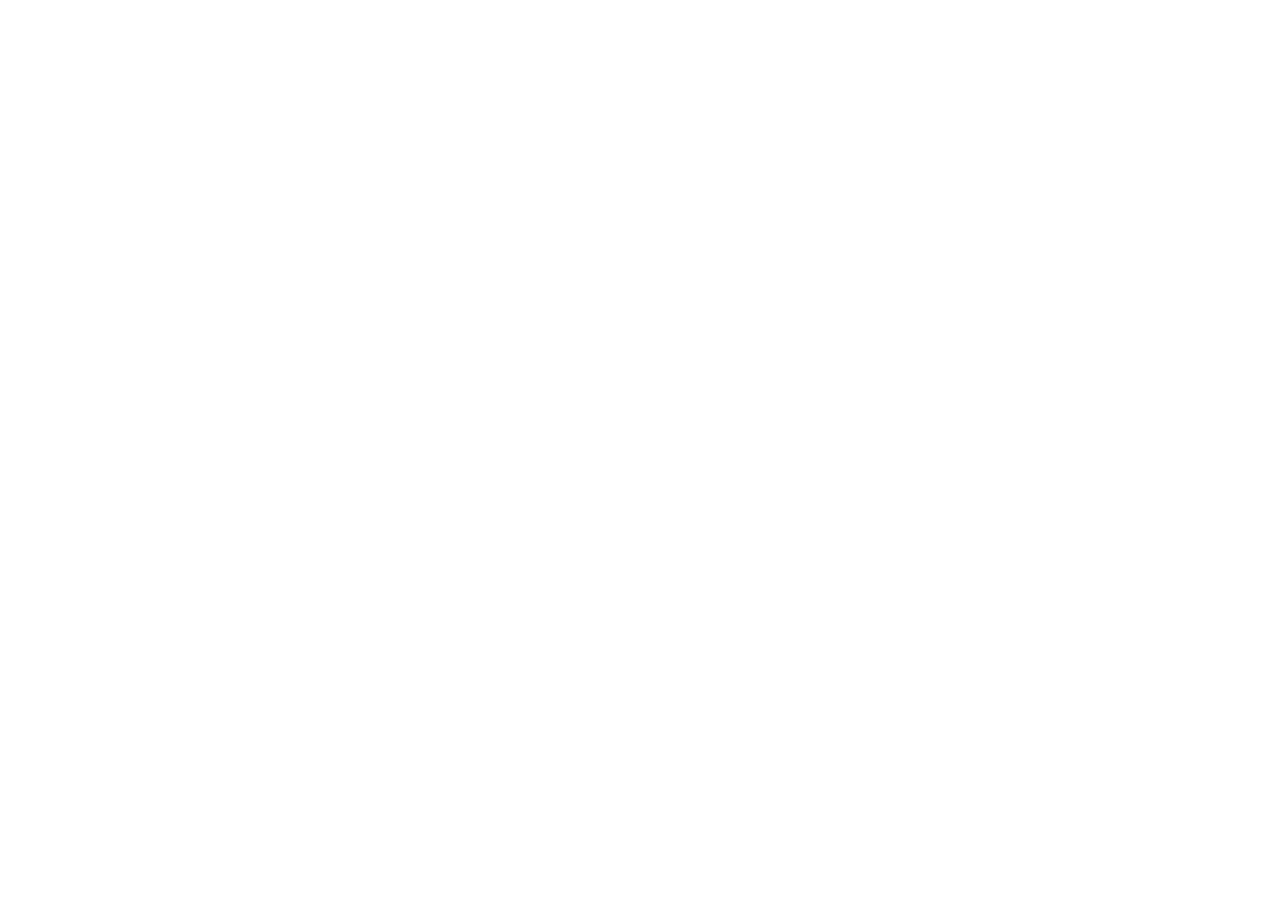
==== MindMood/index.html @ 01e66acc "Create index.html" ====
<!doctype html>
<html lang="en">

  <head>
    <meta charset="UTF-8" />
    <meta
      name="viewport"
      content="width=device-width, initial-scale=1.0, maximum-scale=1" />
    <title>Mind & Mood Detector</title>    
    <!-- THIS IS THE START OF A COMMENT BLOCK, BLOCK TO BE DELETED: Google Fonts here, example:
    <link rel="preconnect" href="https://fonts.googleapis.com" />
    <link rel="preconnect" href="https://fonts.gstatic.com" crossorigin />
    <link href="https://fonts.googleapis.com/css2?family=Inter:wght@400;500;600;700&display=swap" rel="stylesheet" />
    THIS IS THE END OF A COMMENT BLOCK, BLOCK TO BE DELETED -->
  </head>

  <body>
    <div id="root"></div>
    <script type="module" src="/src/main.tsx"></script>
    <script
      defer
      src="%VITE_ANALYTICS_ENDPOINT%/umami"
      data-website-id="%VITE_ANALYTICS_WEBSITE_ID%"></script>
  </body>

</html>
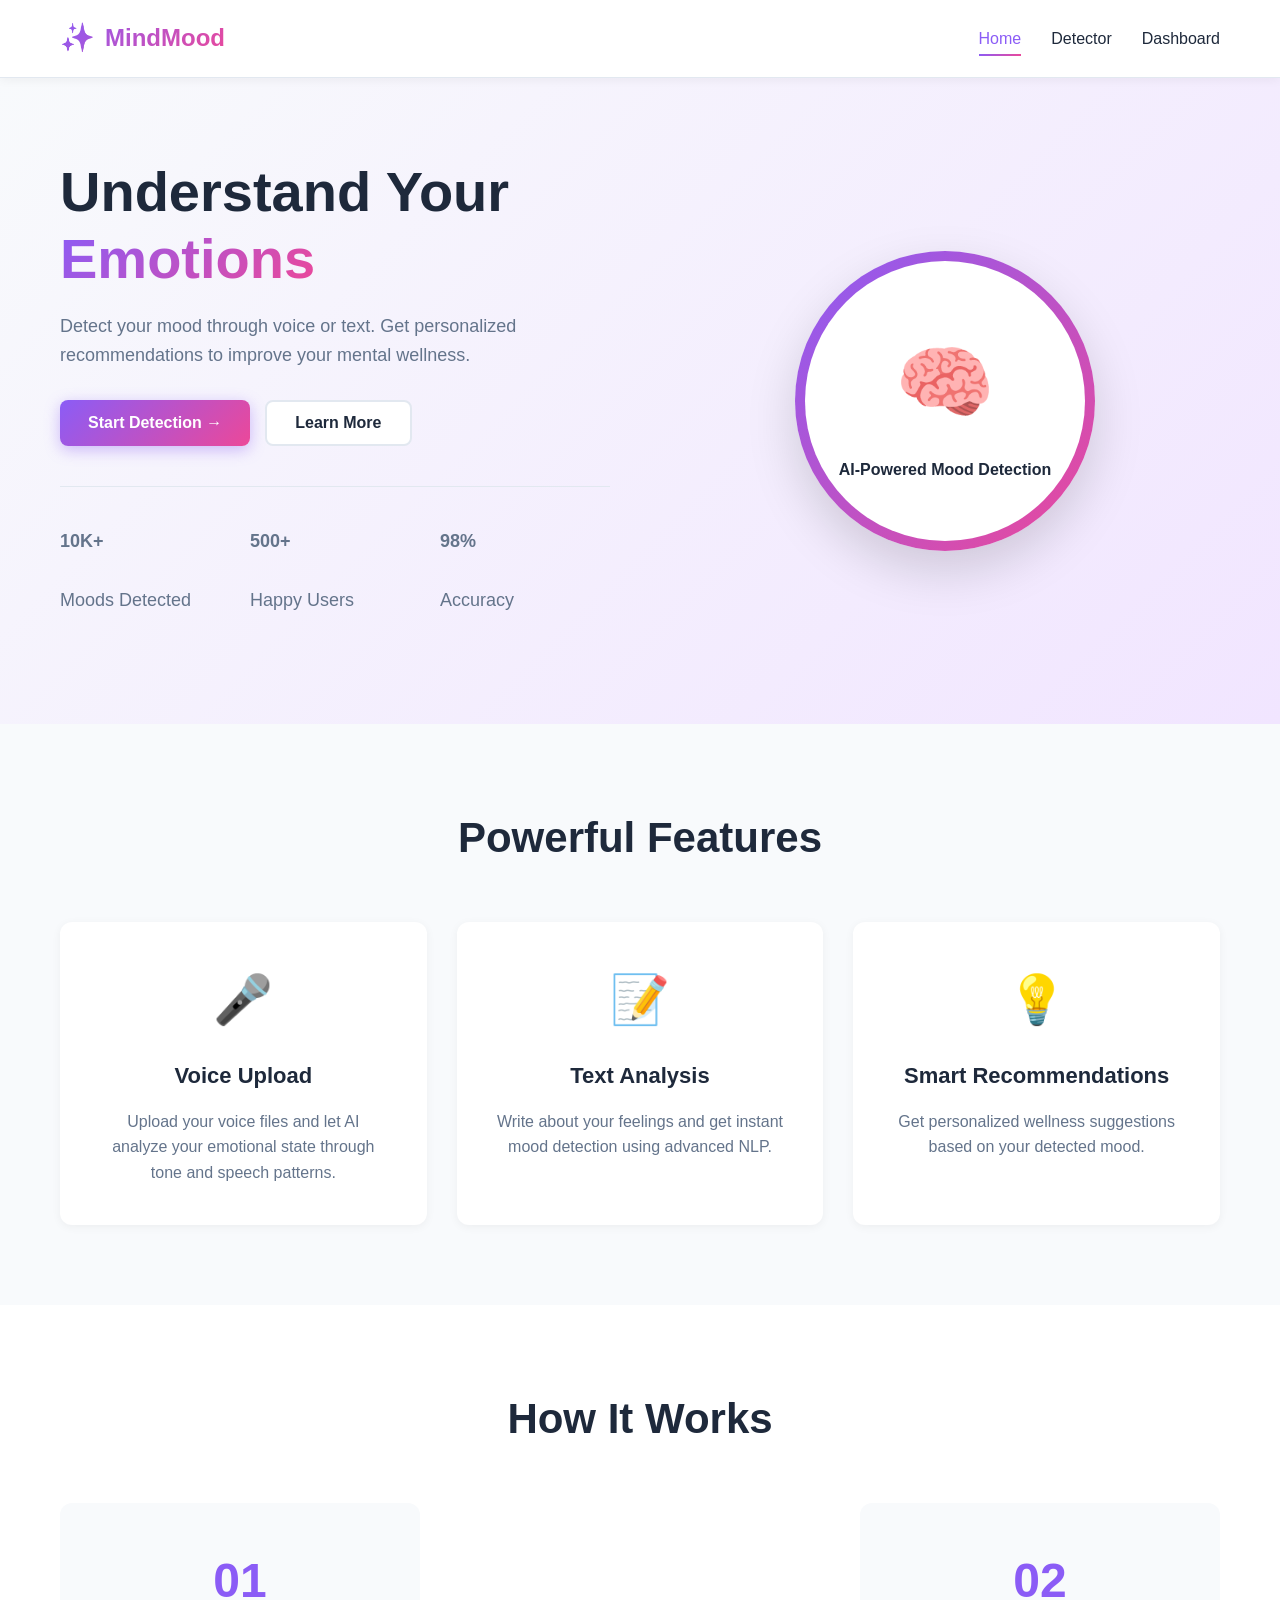
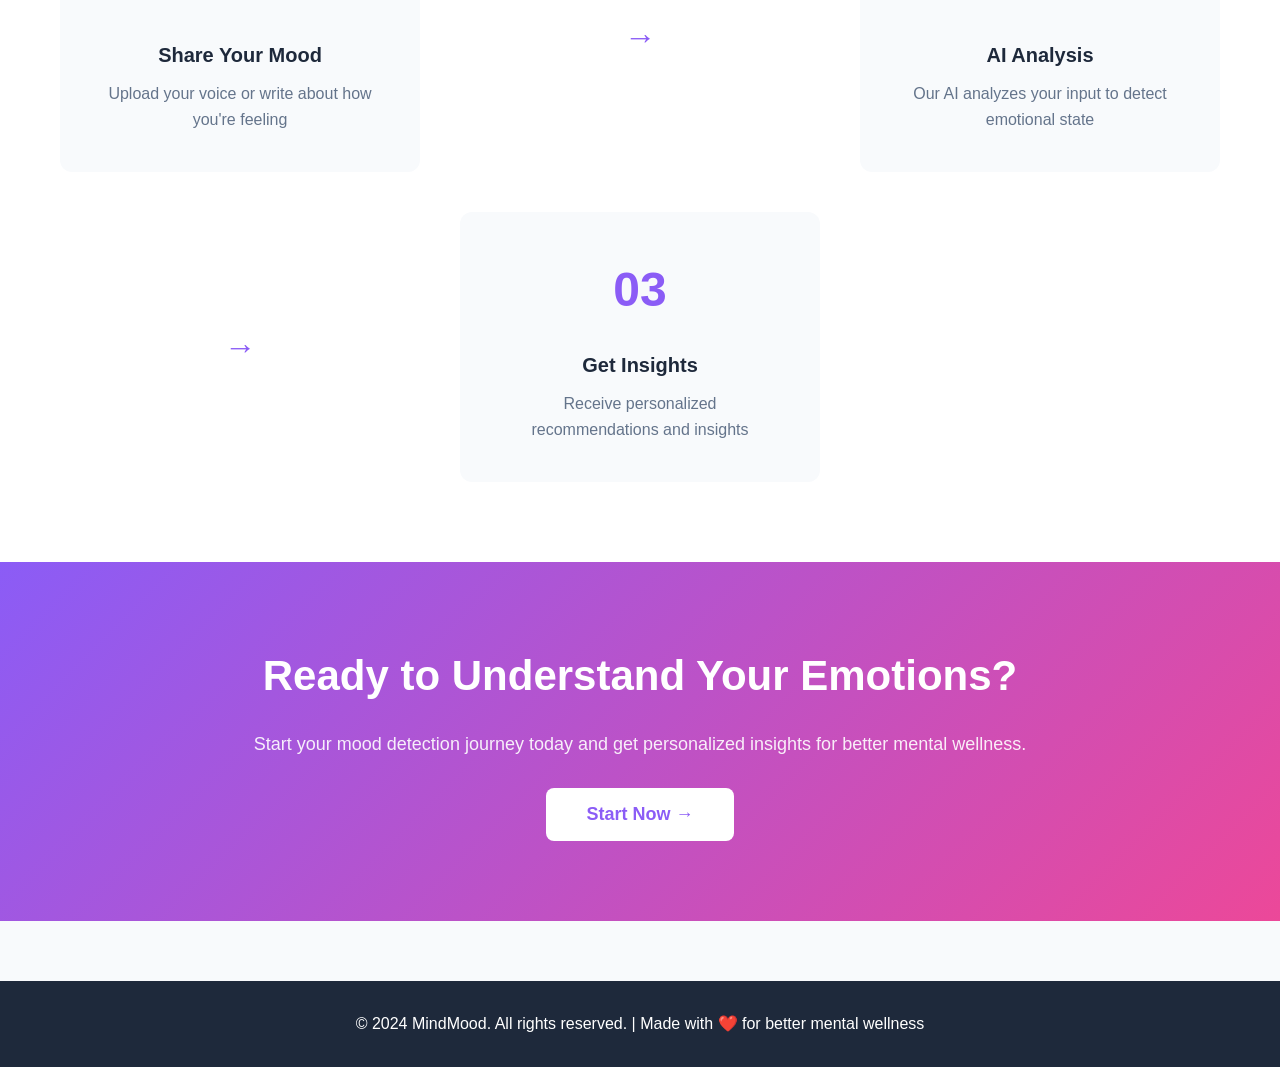
==== commit 9703b3c9: "Add files via upload" ====
--- a/MindMood/index.html
+++ b/MindMood/index.html
@@ -1,26 +1,1208 @@
-<!doctype html>
+<!DOCTYPE html>
 <html lang="en">
-
-  <head>
-    <meta charset="UTF-8" />
-    <meta
-      name="viewport"
-      content="width=device-width, initial-scale=1.0, maximum-scale=1" />
-    <title>Mind & Mood Detector</title>    
-    <!-- THIS IS THE START OF A COMMENT BLOCK, BLOCK TO BE DELETED: Google Fonts here, example:
-    <link rel="preconnect" href="https://fonts.googleapis.com" />
-    <link rel="preconnect" href="https://fonts.gstatic.com" crossorigin />
-    <link href="https://fonts.googleapis.com/css2?family=Inter:wght@400;500;600;700&display=swap" rel="stylesheet" />
-    THIS IS THE END OF A COMMENT BLOCK, BLOCK TO BE DELETED -->
-  </head>
-
-  <body>
-    <div id="root"></div>
-    <script type="module" src="/src/main.tsx"></script>
-    <script
-      defer
-      src="%VITE_ANALYTICS_ENDPOINT%/umami"
-      data-website-id="%VITE_ANALYTICS_WEBSITE_ID%"></script>
-  </body>
-
+<head>
+    <meta charset="UTF-8">
+    <meta name="viewport" content="width=device-width, initial-scale=1.0">
+    <title>MindMood - AI Mood Detection</title>
+    <style>
+        :root {
+            --primary-color: #8b5cf6;
+            --secondary-color: #ec4899;
+            --danger-color: #ef4444;
+            --light-bg: #f8fafc;
+            --card-bg: #ffffff;
+            --text-dark: #1e293b;
+            --text-light: #64748b;
+            --border-color: #e2e8f0;
+            --shadow: 0 10px 30px rgba(0, 0, 0, 0.1);
+            --shadow-lg: 0 20px 50px rgba(0, 0, 0, 0.15);
+        }
+
+        * {
+            margin: 0;
+            padding: 0;
+            box-sizing: border-box;
+        }
+
+        html { scroll-behavior: smooth; }
+        body {
+            font-family: 'Segoe UI', Tahoma, Geneva, Verdana, sans-serif;
+            background-color: var(--light-bg);
+            color: var(--text-dark);
+            line-height: 1.6;
+        }
+
+        .container {
+            max-width: 1200px;
+            margin: 0 auto;
+            padding: 0 20px;
+        }
+
+        /* Navigation */
+        .navbar {
+            position: sticky;
+            top: 0;
+            z-index: 100;
+            background: rgba(255, 255, 255, 0.95);
+            backdrop-filter: blur(10px);
+            border-bottom: 1px solid var(--border-color);
+            box-shadow: 0 2px 10px rgba(0, 0, 0, 0.05);
+        }
+
+        .nav-content {
+            display: flex;
+            justify-content: space-between;
+            align-items: center;
+            padding: 1rem 0;
+        }
+
+        .logo {
+            display: flex;
+            align-items: center;
+            gap: 10px;
+            font-size: 24px;
+            font-weight: bold;
+            background: linear-gradient(135deg, var(--primary-color), var(--secondary-color));
+            -webkit-background-clip: text;
+            -webkit-text-fill-color: transparent;
+            background-clip: text;
+        }
+
+        .logo-icon { font-size: 28px; }
+
+        .nav-links {
+            display: flex;
+            gap: 30px;
+        }
+
+        .nav-link {
+            text-decoration: none;
+            color: var(--text-dark);
+            font-weight: 500;
+            cursor: pointer;
+            transition: all 0.3s ease;
+            position: relative;
+        }
+
+        .nav-link:hover,
+        .nav-link.active {
+            color: var(--primary-color);
+        }
+
+        .nav-link.active::after {
+            content: '';
+            position: absolute;
+            bottom: -5px;
+            left: 0;
+            width: 100%;
+            height: 2px;
+            background: linear-gradient(135deg, var(--primary-color), var(--secondary-color));
+        }
+
+        /* Pages */
+        .page {
+            display: none;
+            animation: fadeIn 0.5s ease;
+        }
+
+        .page.active { display: block; }
+
+        @keyframes fadeIn {
+            from { opacity: 0; transform: translateY(10px); }
+            to { opacity: 1; transform: translateY(0); }
+        }
+
+        /* Hero */
+        .hero {
+            padding: 80px 0;
+            background: linear-gradient(135deg, #f8fafc 0%, #f1e5ff 100%);
+        }
+
+        .hero-content {
+            display: grid;
+            grid-template-columns: 1fr 1fr;
+            gap: 60px;
+            align-items: center;
+        }
+
+        .hero-text h1 {
+            font-size: 56px;
+            font-weight: 800;
+            margin-bottom: 20px;
+            line-height: 1.2;
+        }
+
+        .gradient-text {
+            background: linear-gradient(135deg, var(--primary-color), var(--secondary-color));
+            -webkit-background-clip: text;
+            -webkit-text-fill-color: transparent;
+            background-clip: text;
+        }
+
+        .hero-text p {
+            font-size: 18px;
+            color: var(--text-light);
+            margin-bottom: 30px;
+        }
+
+        .hero-buttons {
+            display: flex;
+            gap: 15px;
+            margin-bottom: 40px;
+        }
+
+        .stats {
+            display: grid;
+            grid-template-columns: repeat(3, 1fr);
+            gap: 20px;
+            padding-top: 40px;
+            border-top: 1px solid var(--border-color);
+        }
+
+        .stat-number {
+            font-size: 28px;
+            font-weight: bold;
+            color: var(--primary-color);
+        }
+
+        .stat-label {
+            color: var(--text-light);
+            font-size: 14px;
+        }
+
+        .hero-visual {
+            display: flex;
+            justify-content: center;
+            align-items: center;
+        }
+
+        .visual-circle {
+            width: 300px;
+            height: 300px;
+            border-radius: 50%;
+            background: linear-gradient(135deg, var(--primary-color), var(--secondary-color));
+            display: flex;
+            align-items: center;
+            justify-content: center;
+            box-shadow: var(--shadow-lg);
+            animation: float 3s ease-in-out infinite;
+        }
+
+        .visual-inner {
+            width: 280px;
+            height: 280px;
+            border-radius: 50%;
+            background: white;
+            display: flex;
+            flex-direction: column;
+            align-items: center;
+            justify-content: center;
+            gap: 10px;
+        }
+
+        .visual-icon { font-size: 80px; }
+        .visual-inner p { font-weight: 600; color: var(--text-dark); }
+
+        @keyframes float {
+            0%, 100% { transform: translateY(0px); }
+            50% { transform: translateY(-20px); }
+        }
+
+        /* Buttons */
+        .btn {
+            padding: 12px 28px;
+            border: none;
+            border-radius: 8px;
+            font-size: 16px;
+            font-weight: 600;
+            cursor: pointer;
+            transition: all 0.3s ease;
+            text-decoration: none;
+            display: inline-block;
+        }
+
+        .btn-primary {
+            background: linear-gradient(135deg, var(--primary-color), var(--secondary-color));
+            color: white;
+            box-shadow: 0 4px 15px rgba(139, 92, 246, 0.4);
+        }
+
+        .btn-primary:hover {
+            transform: translateY(-2px);
+            box-shadow: 0 6px 20px rgba(139, 92, 246, 0.6);
+        }
+
+        .btn-secondary {
+            background: white;
+            color: var(--text-dark);
+            border: 2px solid var(--border-color);
+        }
+
+        .btn-secondary:hover {
+            border-color: var(--primary-color);
+            color: var(--primary-color);
+        }
+
+        .btn-large {
+            padding: 16px 40px;
+            font-size: 18px;
+        }
+
+        /* Features */
+        .features {
+            padding: 80px 0;
+        }
+
+        .features h2 {
+            font-size: 42px;
+            font-weight: 800;
+            text-align: center;
+            margin-bottom: 50px;
+        }
+
+        .features-grid {
+            display: grid;
+            grid-template-columns: repeat(auto-fit, minmax(300px, 1fr));
+            gap: 30px;
+        }
+
+        .feature-card {
+            background: white;
+            padding: 40px;
+            border-radius: 12px;
+            text-align: center;
+            box-shadow: 0 2px 10px rgba(0, 0, 0, 0.05);
+            transition: all 0.3s ease;
+        }
+
+        .feature-card:hover {
+            transform: translateY(-5px);
+            box-shadow: var(--shadow);
+        }
+
+        .feature-icon { font-size: 48px; margin-bottom: 20px; }
+        .feature-card h3 { font-size: 22px; margin-bottom: 15px; }
+        .feature-card p { color: var(--text-light); }
+
+        /* How It Works */
+        .how-it-works {
+            padding: 80px 0;
+            background: white;
+        }
+
+        .how-it-works h2 {
+            font-size: 42px;
+            font-weight: 800;
+            text-align: center;
+            margin-bottom: 50px;
+        }
+
+        .steps {
+            display: grid;
+            grid-template-columns: repeat(3, 1fr);
+            gap: 40px;
+            align-items: center;
+        }
+
+        .step {
+            background: var(--light-bg);
+            padding: 40px;
+            border-radius: 12px;
+            text-align: center;
+        }
+
+        .step-number {
+            font-size: 48px;
+            font-weight: bold;
+            color: var(--primary-color);
+            margin-bottom: 20px;
+        }
+
+        .step h3 { font-size: 20px; margin-bottom: 10px; }
+        .step p { color: var(--text-light); }
+        .step-arrow { font-size: 32px; color: var(--primary-color); text-align: center; }
+
+        /* CTA */
+        .cta {
+            padding: 80px 0;
+            background: linear-gradient(135deg, var(--primary-color), var(--secondary-color));
+            color: white;
+            text-align: center;
+        }
+
+        .cta h2 { color: white; margin-bottom: 20px; font-size: 42px; font-weight: 800; }
+        .cta p { font-size: 18px; margin-bottom: 30px; opacity: 0.9; }
+        .cta .btn { background: white; color: var(--primary-color); }
+
+        /* Detector */
+        .detector-wrapper {
+            padding: 60px 0;
+        }
+
+        .detector-wrapper h1 {
+            text-align: center;
+            font-size: 42px;
+            margin-bottom: 40px;
+        }
+
+        .tabs {
+            display: flex;
+            gap: 10px;
+            margin-bottom: 40px;
+            justify-content: center;
+            background: var(--light-bg);
+            padding: 10px;
+            border-radius: 8px;
+            width: fit-content;
+            margin-left: auto;
+            margin-right: auto;
+        }
+
+        .tab-btn {
+            padding: 12px 24px;
+            border: none;
+            background: transparent;
+            cursor: pointer;
+            font-size: 16px;
+            font-weight: 600;
+            border-radius: 6px;
+            transition: all 0.3s ease;
+            color: var(--text-light);
+        }
+
+        .tab-btn.active {
+            background: white;
+            color: var(--primary-color);
+            box-shadow: 0 2px 8px rgba(0, 0, 0, 0.1);
+        }
+
+        .tab-content {
+            display: none;
+            animation: fadeIn 0.3s ease;
+        }
+
+        .tab-content.active { display: block; }
+
+        .input-section {
+            background: white;
+            padding: 40px;
+            border-radius: 12px;
+            box-shadow: var(--shadow);
+            max-width: 600px;
+            margin: 0 auto;
+        }
+
+        .input-section label {
+            display: block;
+            font-size: 16px;
+            font-weight: 600;
+            margin-bottom: 15px;
+            color: var(--text-dark);
+        }
+
+        .input-section textarea {
+            width: 100%;
+            padding: 15px;
+            border: 2px solid var(--border-color);
+            border-radius: 8px;
+            font-size: 16px;
+            font-family: inherit;
+            resize: vertical;
+            transition: all 0.3s ease;
+        }
+
+        .input-section textarea:focus {
+            outline: none;
+            border-color: var(--primary-color);
+            box-shadow: 0 0 0 3px rgba(139, 92, 246, 0.1);
+        }
+
+        .char-count {
+            text-align: right;
+            color: var(--text-light);
+            font-size: 14px;
+            margin-top: 10px;
+            margin-bottom: 20px;
+        }
+
+        /* Voice Upload */
+        .voice-upload { padding: 20px 0; }
+
+        .upload-area {
+            border: 2px dashed var(--border-color);
+            border-radius: 12px;
+            padding: 40px;
+            text-align: center;
+            cursor: pointer;
+            transition: all 0.3s ease;
+            background: var(--light-bg);
+        }
+
+        .upload-area:hover {
+            border-color: var(--primary-color);
+            background: rgba(139, 92, 246, 0.05);
+        }
+
+        .upload-icon { font-size: 48px; margin-bottom: 15px; display: block; }
+        .upload-text { font-weight: 600; color: var(--text-dark); margin-bottom: 5px; }
+        .upload-subtext { color: var(--text-light); font-size: 14px; }
+
+        .file-info {
+            background: var(--light-bg);
+            padding: 20px;
+            border-radius: 8px;
+            margin-bottom: 20px;
+        }
+
+        .file-info p { margin: 10px 0; color: var(--text-dark); }
+        .file-size { font-size: 14px; color: var(--text-light); }
+
+        audio { width: 100%; margin: 15px 0; }
+
+        /* Results */
+        .results-section {
+            max-width: 600px;
+            margin: 40px auto;
+        }
+
+        .result-card {
+            background: white;
+            padding: 60px 40px;
+            border-radius: 12px;
+            box-shadow: var(--shadow-lg);
+            text-align: center;
+        }
+
+        .result-emoji { font-size: 80px; margin-bottom: 20px; }
+        .result-card h2 {
+            font-size: 42px;
+            color: var(--primary-color);
+            margin-bottom: 20px;
+            text-transform: capitalize;
+        }
+
+        .confidence-bar {
+            width: 100%;
+            height: 8px;
+            background: var(--light-bg);
+            border-radius: 4px;
+            overflow: hidden;
+            margin: 20px 0;
+        }
+
+        .confidence-fill {
+            height: 100%;
+            background: linear-gradient(90deg, var(--primary-color), var(--secondary-color));
+            transition: width 0.5s ease;
+        }
+
+        .confidence-text {
+            color: var(--text-light);
+            margin-bottom: 30px;
+            font-size: 18px;
+        }
+
+        .recommendation-box {
+            background: var(--light-bg);
+            padding: 30px;
+            border-radius: 8px;
+            margin: 30px 0;
+            text-align: left;
+        }
+
+        .recommendation-box h3 {
+            color: var(--primary-color);
+            margin-bottom: 15px;
+        }
+
+        .recommendation-box p {
+            color: var(--text-dark);
+            line-height: 1.8;
+        }
+
+        /* Dashboard */
+        .stats-grid {
+            display: grid;
+            grid-template-columns: repeat(auto-fit, minmax(250px, 1fr));
+            gap: 20px;
+            margin: 40px 0;
+        }
+
+        .stat-card {
+            background: white;
+            padding: 30px;
+            border-radius: 12px;
+            box-shadow: 0 2px 10px rgba(0, 0, 0, 0.05);
+        }
+
+        .stat-card .stat-label {
+            color: var(--text-light);
+            font-size: 14px;
+            margin-bottom: 10px;
+        }
+
+        .stat-card .stat-value {
+            font-size: 32px;
+            font-weight: bold;
+            color: var(--primary-color);
+        }
+
+        .charts-section {
+            display: grid;
+            grid-template-columns: 1fr 1fr;
+            gap: 30px;
+            margin-top: 40px;
+        }
+
+        .chart-container {
+            background: white;
+            padding: 30px;
+            border-radius: 12px;
+            box-shadow: var(--shadow);
+        }
+
+        .chart-container h3 {
+            margin-bottom: 20px;
+            color: var(--text-dark);
+        }
+
+        .mood-distribution {
+            display: flex;
+            flex-direction: column;
+            gap: 15px;
+        }
+
+        .mood-bar {
+            display: flex;
+            align-items: center;
+            gap: 15px;
+        }
+
+        .mood-label {
+            min-width: 80px;
+            font-weight: 600;
+            color: var(--text-dark);
+        }
+
+        .mood-bar-fill {
+            flex: 1;
+            height: 30px;
+            background: linear-gradient(90deg, var(--primary-color), var(--secondary-color));
+            border-radius: 4px;
+            position: relative;
+            overflow: hidden;
+        }
+
+        .mood-bar-text {
+            position: absolute;
+            right: 10px;
+            top: 50%;
+            transform: translateY(-50%);
+            color: white;
+            font-weight: 600;
+            font-size: 12px;
+        }
+
+        .history-list {
+            display: flex;
+            flex-direction: column;
+            gap: 15px;
+            max-height: 400px;
+            overflow-y: auto;
+        }
+
+        .history-item {
+            display: flex;
+            align-items: center;
+            justify-content: space-between;
+            padding: 15px;
+            background: var(--light-bg);
+            border-radius: 8px;
+            border-left: 4px solid var(--primary-color);
+        }
+
+        .history-item-emoji { font-size: 24px; margin-right: 10px; }
+        .history-item-mood { font-weight: 600; color: var(--text-dark); text-transform: capitalize; }
+        .history-item-time { font-size: 12px; color: var(--text-light); }
+        .history-item-confidence { font-weight: 600; color: var(--primary-color); }
+
+        /* Footer */
+        .footer {
+            background: var(--text-dark);
+            color: white;
+            text-align: center;
+            padding: 30px 0;
+            margin-top: 60px;
+        }
+
+        /* Responsive */
+        @media (max-width: 768px) {
+            .hero-content { grid-template-columns: 1fr; }
+            .hero-text h1 { font-size: 36px; }
+            .hero-buttons { flex-direction: column; }
+            .stats { grid-template-columns: 1fr; }
+            .visual-circle { width: 200px; height: 200px; }
+            .visual-inner { width: 180px; height: 180px; }
+            .visual-icon { font-size: 50px; }
+            .steps { grid-template-columns: 1fr; }
+            .step-arrow { transform: rotate(90deg); }
+            .nav-links { gap: 15px; }
+            .charts-section { grid-template-columns: 1fr; }
+            .features h2, .how-it-works h2, .cta h2 { font-size: 32px; }
+            .detector-wrapper h1 { font-size: 32px; }
+            .result-emoji { font-size: 60px; }
+            .result-card h2 { font-size: 32px; }
+        }
+
+        @media (max-width: 480px) {
+            .container { padding: 0 15px; }
+            .hero-text h1 { font-size: 28px; }
+            .logo { font-size: 18px; }
+            .nav-links { gap: 10px; font-size: 14px; }
+            .hero { padding: 40px 0; }
+            .features, .how-it-works, .cta { padding: 40px 0; }
+            .stats-grid { grid-template-columns: 1fr; }
+            .input-section { padding: 20px; }
+        }
+    </style>
+</head>
+<body>
+    <!-- Navigation -->
+    <nav class="navbar">
+        <div class="container">
+            <div class="nav-content">
+                <div class="logo">
+                    <span class="logo-icon">✨</span>
+                    <span class="logo-text">MindMood</span>
+                </div>
+                <div class="nav-links">
+                    <a class="nav-link active" onclick="showPage('home')">Home</a>
+                    <a class="nav-link" onclick="showPage('detector')">Detector</a>
+                    <a class="nav-link" onclick="showPage('dashboard')">Dashboard</a>
+                </div>
+            </div>
+        </div>
+    </nav>
+
+    <!-- Home Page -->
+    <div id="home" class="page active">
+        <section class="hero">
+            <div class="container">
+                <div class="hero-content">
+                    <div class="hero-text">
+                        <h1>Understand Your <span class="gradient-text">Emotions</span></h1>
+                        <p>Detect your mood through voice or text. Get personalized recommendations to improve your mental wellness.</p>
+                        <div class="hero-buttons">
+                            <button class="btn btn-primary" onclick="showPage('detector')">Start Detection →</button>
+                            <button class="btn btn-secondary">Learn More</button>
+                        </div>
+                        <div class="stats">
+                            <div class="stat">
+                                <p class="stat-number">10K+</p>
+                                <p class="stat-label">Moods Detected</p>
+                            </div>
+                            <div class="stat">
+                                <p class="stat-number">500+</p>
+                                <p class="stat-label">Happy Users</p>
+                            </div>
+                            <div class="stat">
+                                <p class="stat-number">98%</p>
+                                <p class="stat-label">Accuracy</p>
+                            </div>
+                        </div>
+                    </div>
+                    <div class="hero-visual">
+                        <div class="visual-circle">
+                            <div class="visual-inner">
+                                <span class="visual-icon">🧠</span>
+                                <p>AI-Powered Mood Detection</p>
+                            </div>
+                        </div>
+                    </div>
+                </div>
+            </div>
+        </section>
+
+        <section class="features">
+            <div class="container">
+                <h2>Powerful Features</h2>
+                <div class="features-grid">
+                    <div class="feature-card">
+                        <div class="feature-icon">🎤</div>
+                        <h3>Voice Upload</h3>
+                        <p>Upload your voice files and let AI analyze your emotional state through tone and speech patterns.</p>
+                    </div>
+                    <div class="feature-card">
+                        <div class="feature-icon">📝</div>
+                        <h3>Text Analysis</h3>
+                        <p>Write about your feelings and get instant mood detection using advanced NLP.</p>
+                    </div>
+                    <div class="feature-card">
+                        <div class="feature-icon">💡</div>
+                        <h3>Smart Recommendations</h3>
+                        <p>Get personalized wellness suggestions based on your detected mood.</p>
+                    </div>
+                </div>
+            </div>
+        </section>
+
+        <section class="how-it-works">
+            <div class="container">
+                <h2>How It Works</h2>
+                <div class="steps">
+                    <div class="step">
+                        <div class="step-number">01</div>
+                        <h3>Share Your Mood</h3>
+                        <p>Upload your voice or write about how you're feeling</p>
+                    </div>
+                    <div class="step-arrow">→</div>
+                    <div class="step">
+                        <div class="step-number">02</div>
+                        <h3>AI Analysis</h3>
+                        <p>Our AI analyzes your input to detect emotional state</p>
+                    </div>
+                    <div class="step-arrow">→</div>
+                    <div class="step">
+                        <div class="step-number">03</div>
+                        <h3>Get Insights</h3>
+                        <p>Receive personalized recommendations and insights</p>
+                    </div>
+                </div>
+            </div>
+        </section>
+
+        <section class="cta">
+            <div class="container">
+                <h2>Ready to Understand Your Emotions?</h2>
+                <p>Start your mood detection journey today and get personalized insights for better mental wellness.</p>
+                <button class="btn btn-large" onclick="showPage('detector')">Start Now →</button>
+            </div>
+        </section>
+    </div>
+
+    <!-- Mood Detector Page -->
+    <div id="detector" class="page">
+        <div class="container">
+            <div class="detector-wrapper">
+                <h1>Mood Detector</h1>
+                
+                <div class="tabs">
+                    <button class="tab-btn active" onclick="switchTab('text')">📝 Text Input</button>
+                    <button class="tab-btn" onclick="switchTab('voice')">🎤 Voice Upload</button>
+                </div>
+
+                <div id="text-tab" class="tab-content active">
+                    <div class="input-section">
+                        <label for="text-input">How are you feeling? Tell us more...</label>
+                        <textarea id="text-input" placeholder="Write about your mood, feelings, or what's on your mind..." rows="8"></textarea>
+                        <div class="char-count">
+                            <span id="char-count">0</span> / 500 characters
+                        </div>
+                        <button class="btn btn-primary" onclick="analyzeMood('text')">Analyze Mood</button>
+                    </div>
+                </div>
+
+                <div id="voice-tab" class="tab-content">
+                    <div class="input-section">
+                        <p>Upload an audio file to analyze your mood from voice. Supported formats: MP3, WAV, OGG, WebM</p>
+                        <div class="voice-upload">
+                            <div class="upload-area" id="upload-area">
+                                <div class="upload-icon">🎤</div>
+                                <p class="upload-text">Drag and drop your audio file here</p>
+                                <p class="upload-subtext">or click to browse</p>
+                                <input type="file" id="voice-input" accept="audio/*" style="display: none;">
+                            </div>
+                            <div id="file-info" class="file-info" style="display: none;">
+                                <p>📁 <span id="file-name"></span></p>
+                                <p class="file-size"><span id="file-size"></span></p>
+                                <div class="audio-playback">
+                                    <audio id="audio-element" controls></audio>
+                                </div>
+                                <button class="btn btn-secondary" onclick="clearUpload()">Clear File</button>
+                            </div>
+                        </div>
+                        <button id="analyze-voice-btn" class="btn btn-primary" onclick="analyzeMood('voice')" style="display: none; margin-top: 20px;">Analyze Voice</button>
+                    </div>
+                </div>
+
+                <div id="results" class="results-section" style="display: none;">
+                    <div class="result-card">
+                        <div class="result-emoji" id="result-emoji"></div>
+                        <h2 id="result-mood"></h2>
+                        <div class="confidence-bar">
+                            <div id="confidence-fill" class="confidence-fill"></div>
+                        </div>
+                        <p class="confidence-text"><span id="confidence-value">0</span>% Confidence</p>
+                        <div class="recommendation-box">
+                            <h3>Recommendation</h3>
+                            <p id="recommendation-text"></p>
+                        </div>
+                        <button class="btn btn-secondary" onclick="resetDetector()">Analyze Again</button>
+                    </div>
+                </div>
+            </div>
+        </div>
+    </div>
+
+    <!-- Dashboard Page -->
+    <div id="dashboard" class="page">
+        <div class="container">
+            <h1 style="text-align: center; margin-bottom: 40px;">Mood Dashboard</h1>
+            
+            <div class="stats-grid">
+                <div class="stat-card">
+                    <p class="stat-label">Total Detections</p>
+                    <p class="stat-value" id="total-detections">0</p>
+                </div>
+                <div class="stat-card">
+                    <p class="stat-label">Average Confidence</p>
+                    <p class="stat-value" id="avg-confidence">0%</p>
+                </div>
+                <div class="stat-card">
+                    <p class="stat-label">Most Frequent Mood</p>
+                    <p class="stat-value" id="frequent-mood">-</p>
+                </div>
+                <div class="stat-card">
+                    <p class="stat-label">Current Streak</p>
+                    <p class="stat-value" id="streak">7 days</p>
+                </div>
+            </div>
+
+            <div class="charts-section">
+                <div class="chart-container">
+                    <h3>Mood Distribution</h3>
+                    <div id="mood-distribution" class="mood-distribution"></div>
+                </div>
+                <div class="chart-container">
+                    <h3>Recent Detections</h3>
+                    <div id="history-list" class="history-list"></div>
+                </div>
+            </div>
+        </div>
+    </div>
+
+    <!-- Footer -->
+    <footer class="footer">
+        <div class="container">
+            <p>&copy; 2024 MindMood. All rights reserved. | Made with ❤️ for better mental wellness</p>
+        </div>
+    </footer>
+
+    <script>
+        // Mood Data
+        const MOOD_DATA = {
+            moods: {
+                amused: { emoji: "😄", color: "#fbbf24", recommendation: "You're feeling amused! Keep enjoying this light-hearted moment. Share laughter with others and engage in activities that bring you joy." },
+                angry: { emoji: "😠", color: "#ef4444", recommendation: "You're feeling angry. Try taking deep breaths, going for a walk, or engaging in physical activity to channel this energy." },
+                disgusted: { emoji: "🤢", color: "#8b5cf6", recommendation: "You're feeling disgusted. Take a step back from the situation. Engage in activities that refresh your mind and spirit." },
+                neutral: { emoji: "😐", color: "#9ca3af", recommendation: "You're feeling neutral. This is a balanced state perfect for reflection and planning. Use this time to assess your goals." },
+                sleepy: { emoji: "😴", color: "#60a5fa", recommendation: "You're feeling sleepy. Your body might need rest. Consider taking a nap or engaging in a relaxing activity." }
+            },
+            keywords: {
+                amused: ["amused", "funny", "hilarious", "laugh", "laughing", "laughter", "joke", "comic", "entertaining", "fun", "playful", "silly", "witty", "humorous", "cheerful", "delighted", "tickled", "giddy", "giggly", "chuckling", "smiling", "happy", "joyful", "enjoying", "pleased", "content", "light-hearted", "carefree"],
+                angry: ["angry", "furious", "rage", "mad", "livid", "irritated", "annoyed", "frustrated", "upset", "outraged", "enraged", "seething", "fuming", "bitter", "resentful", "hostile", "aggressive", "cross", "irate", "indignant", "wrathful", "incensed", "provoked", "exasperated", "vexed", "infuriated", "antagonistic"],
+                disgusted: ["disgusted", "disgust", "repulsed", "revolted", "appalled", "sickened", "nauseated", "repugnant", "abhorrent", "loathsome", "vile", "gross", "yuck", "ew", "eww", "revolting", "offensive", "distasteful", "unpleasant", "repellent", "abominable", "detestable", "contemptible", "despicable", "foul", "putrid", "disgusting"],
+                neutral: ["neutral", "okay", "fine", "alright", "normal", "regular", "usual", "average", "meh", "so-so", "neither", "neither good nor bad", "mediocre", "ordinary", "standard", "typical", "unremarkable", "indifferent", "balanced", "stable", "steady", "consistent", "unchanged", "same", "moderate", "fair", "plain"],
+                sleepy: ["sleepy", "tired", "exhausted", "fatigued", "drowsy", "weary", "worn out", "drained", "lethargic", "sluggish", "groggy", "yawning", "dozing", "napping", "sleepless", "insomnia", "rest", "sleep", "nap", "bed", "tired out", "beat", "knackered", "wiped out", "zonked", "dead tired", "bushed", "pooped"]
+            }
+        };
+
+        let uploadedFile = null;
+        let moodHistory = [];
+
+        // Page Navigation
+        function showPage(pageName) {
+            const pages = document.querySelectorAll('.page');
+            pages.forEach(page => page.classList.remove('active'));
+            document.getElementById(pageName).classList.add('active');
+            
+            const navLinks = document.querySelectorAll('.nav-link');
+            navLinks.forEach(link => link.classList.remove('active'));
+            event.target.classList.add('active');
+            
+            if (pageName === 'dashboard') updateDashboard();
+        }
+
+        // Tab Switching
+        function switchTab(tabName) {
+            const tabs = document.querySelectorAll('.tab-content');
+            tabs.forEach(tab => tab.classList.remove('active'));
+            document.getElementById(tabName + '-tab').classList.add('active');
+            
+            const tabBtns = document.querySelectorAll('.tab-btn');
+            tabBtns.forEach(btn => btn.classList.remove('active'));
+            event.target.classList.add('active');
+        }
+
+        // Text Input
+        const textInput = document.getElementById('text-input');
+        const charCount = document.getElementById('char-count');
+        if (textInput) {
+            textInput.addEventListener('input', function() {
+                charCount.textContent = this.value.length;
+                if (this.value.length > 500) {
+                    this.value = this.value.substring(0, 500);
+                    charCount.textContent = '500';
+                }
+            });
+        }
+
+        // Voice Upload
+        const uploadArea = document.getElementById('upload-area');
+        const voiceInput = document.getElementById('voice-input');
+        const fileInfo = document.getElementById('file-info');
+        const analyzeVoiceBtn = document.getElementById('analyze-voice-btn');
+
+        uploadArea.addEventListener('click', () => voiceInput.click());
+        voiceInput.addEventListener('change', handleFileSelect);
+
+        uploadArea.addEventListener('dragover', (e) => {
+            e.preventDefault();
+            uploadArea.style.borderColor = '#8b5cf6';
+            uploadArea.style.backgroundColor = 'rgba(139, 92, 246, 0.1)';
+        });
+
+        uploadArea.addEventListener('dragleave', () => {
+            uploadArea.style.borderColor = '#e2e8f0';
+            uploadArea.style.backgroundColor = 'transparent';
+        });
+
+        uploadArea.addEventListener('drop', (e) => {
+            e.preventDefault();
+            uploadArea.style.borderColor = '#e2e8f0';
+            uploadArea.style.backgroundColor = 'transparent';
+            const files = e.dataTransfer.files;
+            if (files.length > 0) {
+                voiceInput.files = files;
+                handleFileSelect();
+            }
+        });
+
+        function handleFileSelect() {
+            const file = voiceInput.files[0];
+            if (!file) return;
+            if (!file.type.startsWith('audio/')) {
+                alert('Please select an audio file');
+                return;
+            }
+            if (file.size > 50 * 1024 * 1024) {
+                alert('File size must be less than 50MB');
+                return;
+            }
+            uploadedFile = file;
+            document.getElementById('file-name').textContent = file.name;
+            document.getElementById('file-size').textContent = `Size: ${(file.size / 1024 / 1024).toFixed(2)} MB`;
+            const audioUrl = URL.createObjectURL(file);
+            document.getElementById('audio-element').src = audioUrl;
+            uploadArea.style.display = 'none';
+            fileInfo.style.display = 'block';
+            analyzeVoiceBtn.style.display = 'block';
+        }
+
+        function clearUpload() {
+            uploadedFile = null;
+            voiceInput.value = '';
+            uploadArea.style.display = 'block';
+            fileInfo.style.display = 'none';
+            analyzeVoiceBtn.style.display = 'none';
+            document.getElementById('audio-element').src = '';
+        }
+
+        // Mood Analysis
+        function analyzeMood(type) {
+            let input = '';
+            if (type === 'text') {
+                input = document.getElementById('text-input').value.trim();
+                if (!input) {
+                    alert('Please enter some text to analyze');
+                    return;
+                }
+            } else if (type === 'voice') {
+                if (!uploadedFile) {
+                    alert('Please upload an audio file first');
+                    return;
+                }
+                input = uploadedFile.name;
+            }
+            
+            const result = detectMood(input);
+            displayResults(result);
+            
+            const historyEntry = {
+                mood: result.mood,
+                confidence: result.confidence,
+                type: type,
+                timestamp: new Date(),
+                emoji: result.emoji
+            };
+            moodHistory.push(historyEntry);
+            localStorage.setItem('moodHistory', JSON.stringify(moodHistory));
+        }
+
+        function detectMood(input) {
+            const moodKeywords = MOOD_DATA.keywords;
+            const moodScores = {
+                amused: 0,
+                angry: 0,
+                disgusted: 0,
+                neutral: 0,
+                sleepy: 0
+            };
+            
+            const lowerInput = input.toLowerCase();
+            
+            Object.entries(moodKeywords).forEach(([mood, keywords]) => {
+                keywords.forEach(keyword => {
+                    const regex = new RegExp(`\\b${keyword}\\b`, 'gi');
+                    const matches = lowerInput.match(regex);
+                    if (matches) {
+                        moodScores[mood] += matches.length;
+                    }
+                });
+            });
+            
+            let detectedMood = 'neutral';
+            let maxScore = 0;
+            
+            Object.entries(moodScores).forEach(([mood, score]) => {
+                if (score > maxScore) {
+                    maxScore = score;
+                    detectedMood = mood;
+                }
+            });
+            
+            const inputLength = input.split(/\s+/).length;
+            let confidence = Math.min(100, 50 + (maxScore * 5) + Math.min(inputLength * 2, 20));
+            
+            if (maxScore === 0) {
+                detectedMood = 'neutral';
+                confidence = 60;
+            }
+            
+            confidence = Math.round(confidence);
+            const moodInfo = MOOD_DATA.moods[detectedMood];
+            
+            return {
+                mood: detectedMood,
+                confidence: confidence,
+                emoji: moodInfo.emoji,
+                recommendation: moodInfo.recommendation,
+                color: moodInfo.color
+            };
+        }
+
+        function displayResults(result) {
+            document.getElementById('results').style.display = 'block';
+            document.getElementById('result-emoji').textContent = result.emoji;
+            document.getElementById('result-mood').textContent = result.mood;
+            document.getElementById('confidence-value').textContent = result.confidence;
+            document.getElementById('recommendation-text').textContent = result.recommendation;
+            
+            const confidenceFill = document.getElementById('confidence-fill');
+            confidenceFill.style.width = result.confidence + '%';
+            
+            document.getElementById('results').scrollIntoView({ behavior: 'smooth' });
+        }
+
+        function resetDetector() {
+            document.getElementById('text-input').value = '';
+            charCount.textContent = '0';
+            clearUpload();
+            document.getElementById('results').style.display = 'none';
+        }
+
+        // Dashboard
+        function updateDashboard() {
+            const savedHistory = localStorage.getItem('moodHistory');
+            if (savedHistory) {
+                moodHistory = JSON.parse(savedHistory);
+            }
+            
+            const totalDetections = moodHistory.length;
+            document.getElementById('total-detections').textContent = totalDetections;
+            
+            if (totalDetections > 0) {
+                const avgConfidence = Math.round(
+                    moodHistory.reduce((sum, item) => sum + item.confidence, 0) / totalDetections
+                );
+                document.getElementById('avg-confidence').textContent = avgConfidence + '%';
+            } else {
+                document.getElementById('avg-confidence').textContent = '0%';
+            }
+            
+            if (totalDetections > 0) {
+                const moodCounts = {};
+                moodHistory.forEach(item => {
+                    moodCounts[item.mood] = (moodCounts[item.mood] || 0) + 1;
+                });
+                
+                const mostFrequent = Object.entries(moodCounts).sort(([, a], [, b]) => b - a)[0];
+                const frequentMood = mostFrequent ? mostFrequent[0] : 'N/A';
+                const emoji = MOOD_DATA.moods[frequentMood]?.emoji || '';
+                document.getElementById('frequent-mood').textContent = `${emoji} ${frequentMood}`;
+            } else {
+                document.getElementById('frequent-mood').textContent = '-';
+            }
+            
+            // Mood Distribution
+            const distributionContainer = document.getElementById('mood-distribution');
+            if (moodHistory.length === 0) {
+                distributionContainer.innerHTML = '<p style="color: #94a3b8;">No mood data yet. Start detecting moods!</p>';
+            } else {
+                const moodCounts = {};
+                moodHistory.forEach(item => {
+                    moodCounts[item.mood] = (moodCounts[item.mood] || 0) + 1;
+                });
+                
+                let html = '';
+                Object.entries(moodCounts).forEach(([mood, count]) => {
+                    const moodInfo = MOOD_DATA.moods[mood];
+                    html += `
+                        <div class="mood-bar">
+                            <div class="mood-label">${moodInfo.emoji} ${mood}</div>
+                            <div class="mood-bar-fill" style="background: linear-gradient(90deg, ${moodInfo.color}, #ec4899);">
+                                <div class="mood-bar-text">${count}</div>
+                            </div>
+                        </div>
+                    `;
+                });
+                distributionContainer.innerHTML = html;
+            }
+            
+            // History List
+            const historyContainer = document.getElementById('history-list');
+            if (moodHistory.length === 0) {
+                historyContainer.innerHTML = '<p style="color: #94a3b8;">No mood history yet.</p>';
+            } else {
+                const recentHistory = moodHistory.slice(-10).reverse();
+                let html = '';
+                recentHistory.forEach((item) => {
+                    const time = new Date(item.timestamp).toLocaleTimeString();
+                    const date = new Date(item.timestamp).toLocaleDateString();
+                    html += `
+                        <div class="history-item">
+                            <div style="display: flex; align-items: center; flex: 1;">
+                                <span class="history-item-emoji">${item.emoji}</span>
+                                <div>
+                                    <div class="history-item-mood">${item.mood}</div>
+                                    <div class="history-item-time">${date} at ${time}</div>
+                                </div>
+                            </div>
+                            <div class="history-item-confidence">${item.confidence}%</div>
+                        </div>
+                    `;
+                });
+                historyContainer.innerHTML = html;
+            }
+        }
+
+        // Initialize
+        document.addEventListener('DOMContentLoaded', function() {
+            const savedHistory = localStorage.getItem('moodHistory');
+            if (savedHistory) {
+                moodHistory = JSON.parse(savedHistory);
+            }
+        });
+    </script>
+</body>
 </html>
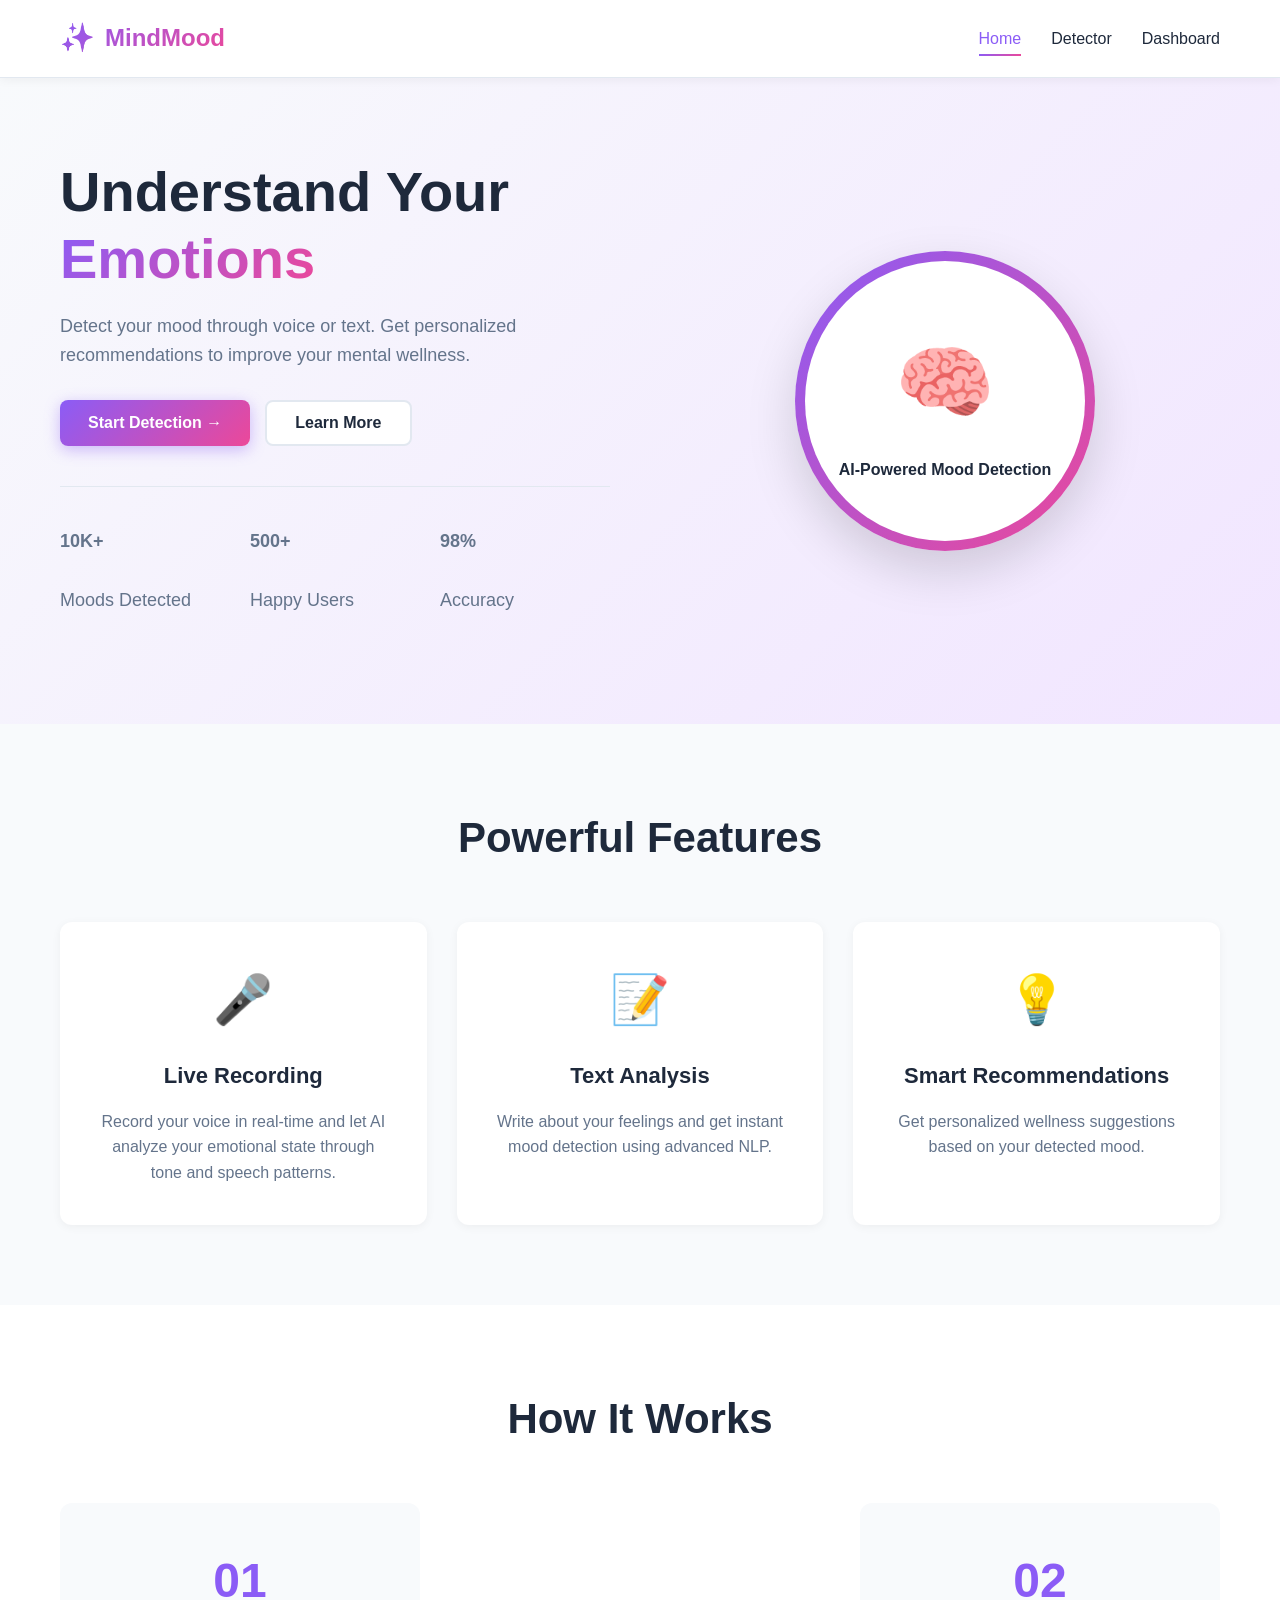
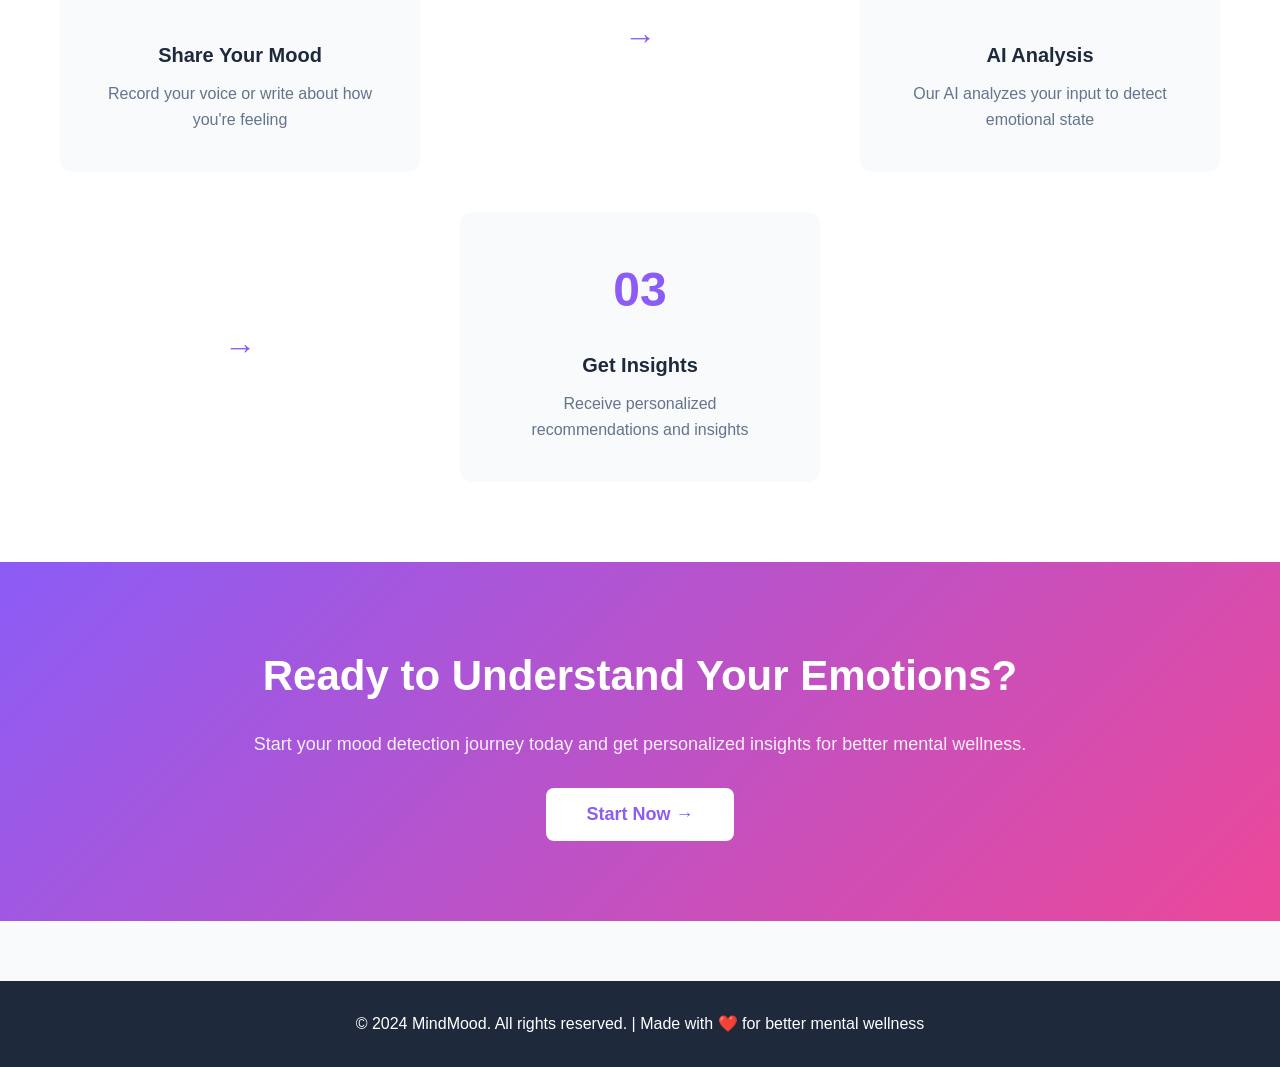
==== commit 5cb11ca5: "Add files via upload" ====
--- a/MindMood/index.html
+++ b/MindMood/index.html
@@ -425,39 +425,52 @@
             margin-bottom: 20px;
         }
 
-        /* Voice Upload */
+        /* Voice Recording */
         .voice-upload { padding: 20px 0; }
 
-        .upload-area {
-            border: 2px dashed var(--border-color);
-            border-radius: 12px;
-            padding: 40px;
+        #recording-controls {
             text-align: center;
-            cursor: pointer;
-            transition: all 0.3s ease;
-            background: var(--light-bg);
-        }
-
-        .upload-area:hover {
-            border-color: var(--primary-color);
-            background: rgba(139, 92, 246, 0.05);
-        }
-
-        .upload-icon { font-size: 48px; margin-bottom: 15px; display: block; }
-        .upload-text { font-weight: 600; color: var(--text-dark); margin-bottom: 5px; }
-        .upload-subtext { color: var(--text-light); font-size: 14px; }
-
-        .file-info {
-            background: var(--light-bg);
-            padding: 20px;
-            border-radius: 8px;
-            margin-bottom: 20px;
-        }
-
-        .file-info p { margin: 10px 0; color: var(--text-dark); }
-        .file-size { font-size: 14px; color: var(--text-light); }
-
-        audio { width: 100%; margin: 15px 0; }
+            padding: 20px 0;
+        }
+
+        #recording-timer {
+            text-align: center;
+            font-size: 18px;
+            font-weight: bold;
+            color: #ef4444;
+            display: none;
+            margin: 15px 0;
+            animation: pulse 1s infinite;
+        }
+
+        @keyframes pulse {
+            0%, 100% { opacity: 1; }
+            50% { opacity: 0.5; }
+        }
+
+        #recording-playback {
+            display: none;
+            margin-top: 20px;
+        }
+
+        #recording-playback p {
+            margin-bottom: 15px;
+            font-weight: 600;
+        }
+
+        #recorded-audio {
+            width: 100%;
+            margin-bottom: 15px;
+        }
+
+        .recording-buttons {
+            display: flex;
+            gap: 10px;
+        }
+
+        .recording-buttons button {
+            flex: 1;
+        }
 
         /* Results */
         .results-section {
@@ -652,6 +665,7 @@
             .detector-wrapper h1 { font-size: 32px; }
             .result-emoji { font-size: 60px; }
             .result-card h2 { font-size: 32px; }
+            .recording-buttons { flex-direction: column; }
         }
 
         @media (max-width: 480px) {
@@ -729,8 +743,8 @@
                 <div class="features-grid">
                     <div class="feature-card">
                         <div class="feature-icon">🎤</div>
-                        <h3>Voice Upload</h3>
-                        <p>Upload your voice files and let AI analyze your emotional state through tone and speech patterns.</p>
+                        <h3>Live Recording</h3>
+                        <p>Record your voice in real-time and let AI analyze your emotional state through tone and speech patterns.</p>
                     </div>
                     <div class="feature-card">
                         <div class="feature-icon">📝</div>
@@ -753,7 +767,7 @@
                     <div class="step">
                         <div class="step-number">01</div>
                         <h3>Share Your Mood</h3>
-                        <p>Upload your voice or write about how you're feeling</p>
+                        <p>Record your voice or write about how you're feeling</p>
                     </div>
                     <div class="step-arrow">→</div>
                     <div class="step">
@@ -788,7 +802,7 @@
                 
                 <div class="tabs">
                     <button class="tab-btn active" onclick="switchTab('text')">📝 Text Input</button>
-                    <button class="tab-btn" onclick="switchTab('voice')">🎤 Voice Upload</button>
+                    <button class="tab-btn" onclick="switchTab('voice')">🎤 Live Recording</button>
                 </div>
 
                 <div id="text-tab" class="tab-content active">
@@ -804,24 +818,24 @@
 
                 <div id="voice-tab" class="tab-content">
                     <div class="input-section">
-                        <p>Upload an audio file to analyze your mood from voice. Supported formats: MP3, WAV, OGG, WebM</p>
+                        <p>Record your voice to analyze your mood from speech patterns and tone.</p>
                         <div class="voice-upload">
-                            <div class="upload-area" id="upload-area">
-                                <div class="upload-icon">🎤</div>
-                                <p class="upload-text">Drag and drop your audio file here</p>
-                                <p class="upload-subtext">or click to browse</p>
-                                <input type="file" id="voice-input" accept="audio/*" style="display: none;">
+                            <div id="recording-controls" style="text-align: center; padding: 20px 0;">
+                                <button id="start-record-btn" class="btn btn-primary" onclick="startRecording()" style="margin: 10px 5px;">🎤 Start Recording</button>
+                                <button id="stop-record-btn" class="btn btn-secondary" onclick="stopRecording()" style="display: none; margin: 10px 5px;">⏹️ Stop Recording</button>
                             </div>
-                            <div id="file-info" class="file-info" style="display: none;">
-                                <p>📁 <span id="file-name"></span></p>
-                                <p class="file-size"><span id="file-size"></span></p>
-                                <div class="audio-playback">
-                                    <audio id="audio-element" controls></audio>
+                            <div id="recording-timer" style="text-align: center; font-size: 18px; font-weight: bold; color: #ef4444; display: none; margin: 15px 0;">
+                                Recording: <span id="timer">00:00</span>
+                            </div>
+                            <div id="recording-playback" style="display: none; margin-top: 20px;">
+                                <p style="margin-bottom: 15px; font-weight: 600;">Your Recording:</p>
+                                <audio id="recorded-audio" controls style="width: 100%; margin-bottom: 15px;"></audio>
+                                <div class="recording-buttons">
+                                    <button class="btn btn-secondary" onclick="clearRecording()">Clear Recording</button>
+                                    <button id="analyze-recording-btn" class="btn btn-primary" onclick="analyzeMood('voice')">Analyze Recording</button>
                                 </div>
-                                <button class="btn btn-secondary" onclick="clearUpload()">Clear File</button>
                             </div>
                         </div>
-                        <button id="analyze-voice-btn" class="btn btn-primary" onclick="analyzeMood('voice')" style="display: none; margin-top: 20px;">Analyze Voice</button>
                     </div>
                 </div>
 
@@ -907,8 +921,12 @@
             }
         };
 
-        let uploadedFile = null;
+        let recordedFile = null;
         let moodHistory = [];
+        let mediaRecorder = null;
+        let recordedChunks = [];
+        let recordingStartTime = null;
+        let timerInterval = null;
 
         // Page Navigation
         function showPage(pageName) {
@@ -947,65 +965,64 @@
             });
         }
 
-        // Voice Upload
-        const uploadArea = document.getElementById('upload-area');
-        const voiceInput = document.getElementById('voice-input');
-        const fileInfo = document.getElementById('file-info');
-        const analyzeVoiceBtn = document.getElementById('analyze-voice-btn');
-
-        uploadArea.addEventListener('click', () => voiceInput.click());
-        voiceInput.addEventListener('change', handleFileSelect);
-
-        uploadArea.addEventListener('dragover', (e) => {
-            e.preventDefault();
-            uploadArea.style.borderColor = '#8b5cf6';
-            uploadArea.style.backgroundColor = 'rgba(139, 92, 246, 0.1)';
-        });
-
-        uploadArea.addEventListener('dragleave', () => {
-            uploadArea.style.borderColor = '#e2e8f0';
-            uploadArea.style.backgroundColor = 'transparent';
-        });
-
-        uploadArea.addEventListener('drop', (e) => {
-            e.preventDefault();
-            uploadArea.style.borderColor = '#e2e8f0';
-            uploadArea.style.backgroundColor = 'transparent';
-            const files = e.dataTransfer.files;
-            if (files.length > 0) {
-                voiceInput.files = files;
-                handleFileSelect();
+        // Live Voice Recording
+        async function startRecording() {
+            try {
+                const stream = await navigator.mediaDevices.getUserMedia({ audio: true });
+                mediaRecorder = new MediaRecorder(stream);
+                recordedChunks = [];
+                recordingStartTime = Date.now();
+                
+                mediaRecorder.ondataavailable = (event) => {
+                    if (event.data.size > 0) {
+                        recordedChunks.push(event.data);
+                    }
+                };
+                
+                mediaRecorder.onstop = () => {
+                    const audioBlob = new Blob(recordedChunks, { type: 'audio/webm' });
+                    recordedFile = audioBlob;
+                    const audioUrl = URL.createObjectURL(audioBlob);
+                    document.getElementById('recorded-audio').src = audioUrl;
+                    document.getElementById('recording-playback').style.display = 'block';
+                    document.getElementById('recording-controls').style.display = 'none';
+                    document.getElementById('recording-timer').style.display = 'none';
+                    clearInterval(timerInterval);
+                };
+                
+                mediaRecorder.start();
+                document.getElementById('start-record-btn').style.display = 'none';
+                document.getElementById('stop-record-btn').style.display = 'inline-block';
+                document.getElementById('recording-timer').style.display = 'block';
+                
+                timerInterval = setInterval(() => {
+                    const elapsed = Math.floor((Date.now() - recordingStartTime) / 1000);
+                    const minutes = Math.floor(elapsed / 60);
+                    const seconds = elapsed % 60;
+                    document.getElementById('timer').textContent = 
+                        String(minutes).padStart(2, '0') + ':' + String(seconds).padStart(2, '0');
+                }, 100);
+            } catch (error) {
+                alert('Microphone access denied. Please allow microphone access to record.');
             }
-        });
-
-        function handleFileSelect() {
-            const file = voiceInput.files[0];
-            if (!file) return;
-            if (!file.type.startsWith('audio/')) {
-                alert('Please select an audio file');
-                return;
+        }
+        
+        function stopRecording() {
+            if (mediaRecorder && mediaRecorder.state === 'recording') {
+                mediaRecorder.stop();
+                mediaRecorder.stream.getTracks().forEach(track => track.stop());
+                document.getElementById('stop-record-btn').style.display = 'none';
             }
-            if (file.size > 50 * 1024 * 1024) {
-                alert('File size must be less than 50MB');
-                return;
-            }
-            uploadedFile = file;
-            document.getElementById('file-name').textContent = file.name;
-            document.getElementById('file-size').textContent = `Size: ${(file.size / 1024 / 1024).toFixed(2)} MB`;
-            const audioUrl = URL.createObjectURL(file);
-            document.getElementById('audio-element').src = audioUrl;
-            uploadArea.style.display = 'none';
-            fileInfo.style.display = 'block';
-            analyzeVoiceBtn.style.display = 'block';
-        }
-
-        function clearUpload() {
-            uploadedFile = null;
-            voiceInput.value = '';
-            uploadArea.style.display = 'block';
-            fileInfo.style.display = 'none';
-            analyzeVoiceBtn.style.display = 'none';
-            document.getElementById('audio-element').src = '';
+        }
+        
+        function clearRecording() {
+            recordedFile = null;
+            recordedChunks = [];
+            document.getElementById('recorded-audio').src = '';
+            document.getElementById('recording-playback').style.display = 'none';
+            document.getElementById('recording-controls').style.display = 'block';
+            document.getElementById('start-record-btn').style.display = 'inline-block';
+            document.getElementById('timer').textContent = '00:00';
         }
 
         // Mood Analysis
@@ -1018,11 +1035,11 @@
                     return;
                 }
             } else if (type === 'voice') {
-                if (!uploadedFile) {
-                    alert('Please upload an audio file first');
+                if (!recordedFile) {
+                    alert('Please record your voice first');
                     return;
                 }
-                input = uploadedFile.name;
+                input = 'voice_recording';
             }
             
             const result = detectMood(input);
@@ -1053,7 +1070,7 @@
             
             Object.entries(moodKeywords).forEach(([mood, keywords]) => {
                 keywords.forEach(keyword => {
-                    const regex = new RegExp(`\\b${keyword}\\b`, 'gi');
+                    const regex = new RegExp('\\b' + keyword + '\\b', 'gi');
                     const matches = lowerInput.match(regex);
                     if (matches) {
                         moodScores[mood] += matches.length;
@@ -1107,7 +1124,7 @@
         function resetDetector() {
             document.getElementById('text-input').value = '';
             charCount.textContent = '0';
-            clearUpload();
+            clearRecording();
             document.getElementById('results').style.display = 'none';
         }
 
@@ -1139,7 +1156,7 @@
                 const mostFrequent = Object.entries(moodCounts).sort(([, a], [, b]) => b - a)[0];
                 const frequentMood = mostFrequent ? mostFrequent[0] : 'N/A';
                 const emoji = MOOD_DATA.moods[frequentMood]?.emoji || '';
-                document.getElementById('frequent-mood').textContent = `${emoji} ${frequentMood}`;
+                document.getElementById('frequent-mood').textContent = emoji + ' ' + frequentMood;
             } else {
                 document.getElementById('frequent-mood').textContent = '-';
             }
@@ -1157,14 +1174,7 @@
                 let html = '';
                 Object.entries(moodCounts).forEach(([mood, count]) => {
                     const moodInfo = MOOD_DATA.moods[mood];
-                    html += `
-                        <div class="mood-bar">
-                            <div class="mood-label">${moodInfo.emoji} ${mood}</div>
-                            <div class="mood-bar-fill" style="background: linear-gradient(90deg, ${moodInfo.color}, #ec4899);">
-                                <div class="mood-bar-text">${count}</div>
-                            </div>
-                        </div>
-                    `;
+                    html += '<div class="mood-bar"><div class="mood-label">' + moodInfo.emoji + ' ' + mood + '</div><div class="mood-bar-fill" style="background: linear-gradient(90deg, ' + moodInfo.color + ', #ec4899);"><div class="mood-bar-text">' + count + '</div></div></div>';
                 });
                 distributionContainer.innerHTML = html;
             }
@@ -1179,18 +1189,7 @@
                 recentHistory.forEach((item) => {
                     const time = new Date(item.timestamp).toLocaleTimeString();
                     const date = new Date(item.timestamp).toLocaleDateString();
-                    html += `
-                        <div class="history-item">
-                            <div style="display: flex; align-items: center; flex: 1;">
-                                <span class="history-item-emoji">${item.emoji}</span>
-                                <div>
-                                    <div class="history-item-mood">${item.mood}</div>
-                                    <div class="history-item-time">${date} at ${time}</div>
-                                </div>
-                            </div>
-                            <div class="history-item-confidence">${item.confidence}%</div>
-                        </div>
-                    `;
+                    html += '<div class="history-item"><div style="display: flex; align-items: center; flex: 1;"><span class="history-item-emoji">' + item.emoji + '</span><div><div class="history-item-mood">' + item.mood + '</div><div class="history-item-time">' + date + ' at ' + time + '</div></div></div><div class="history-item-confidence">' + item.confidence + '%</div></div>';
                 });
                 historyContainer.innerHTML = html;
             }
